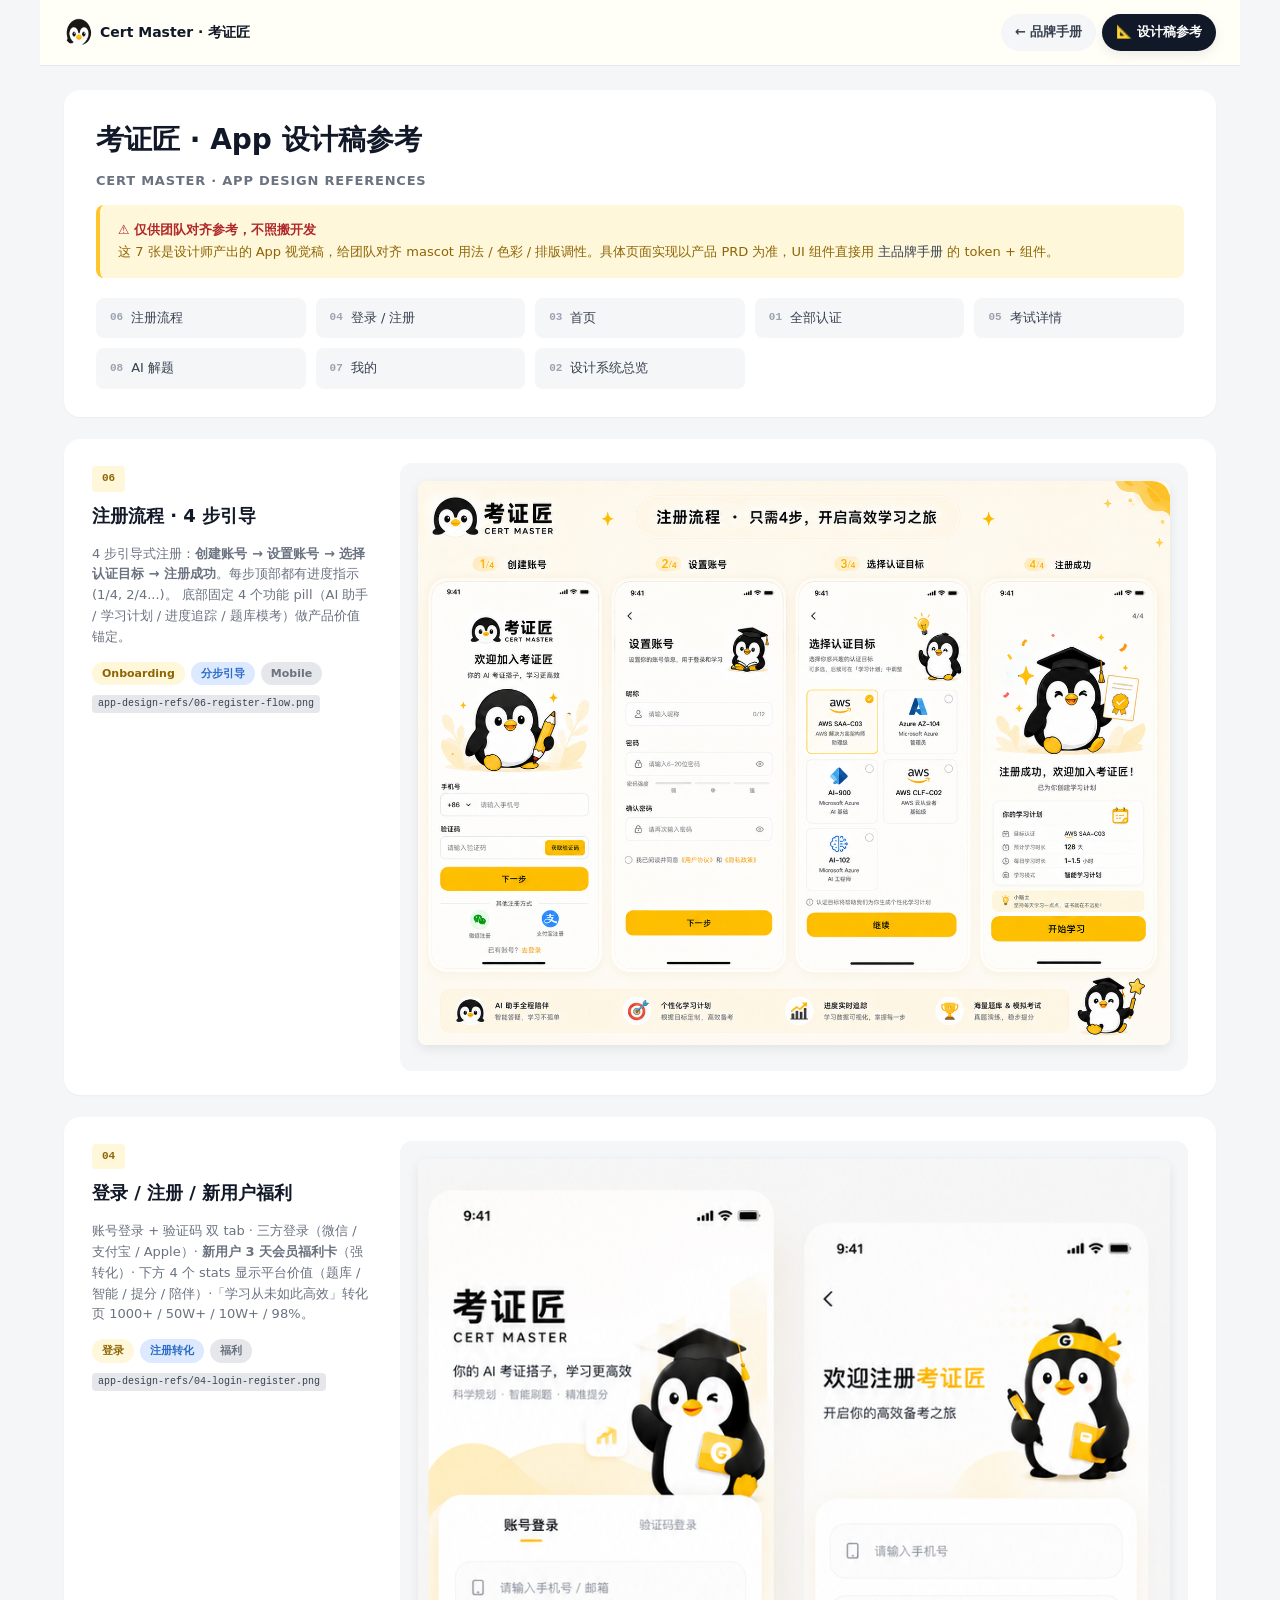
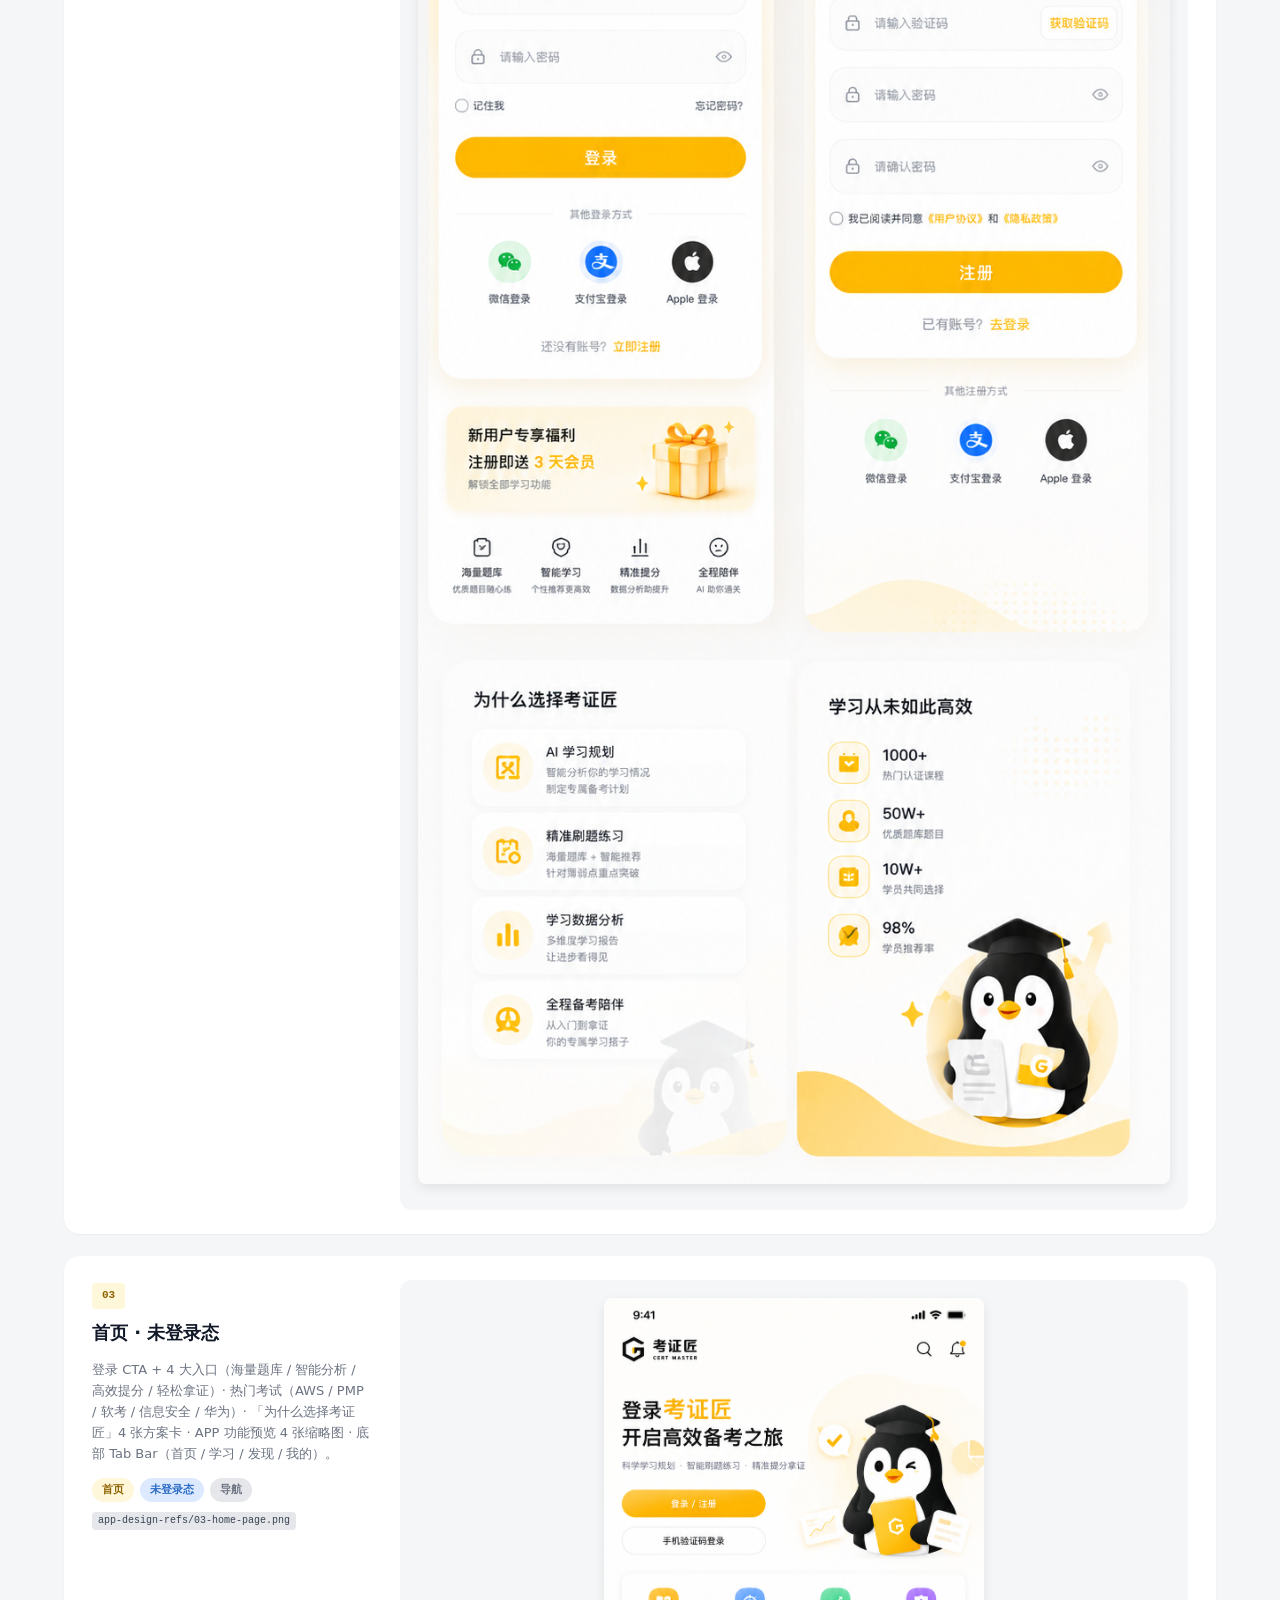
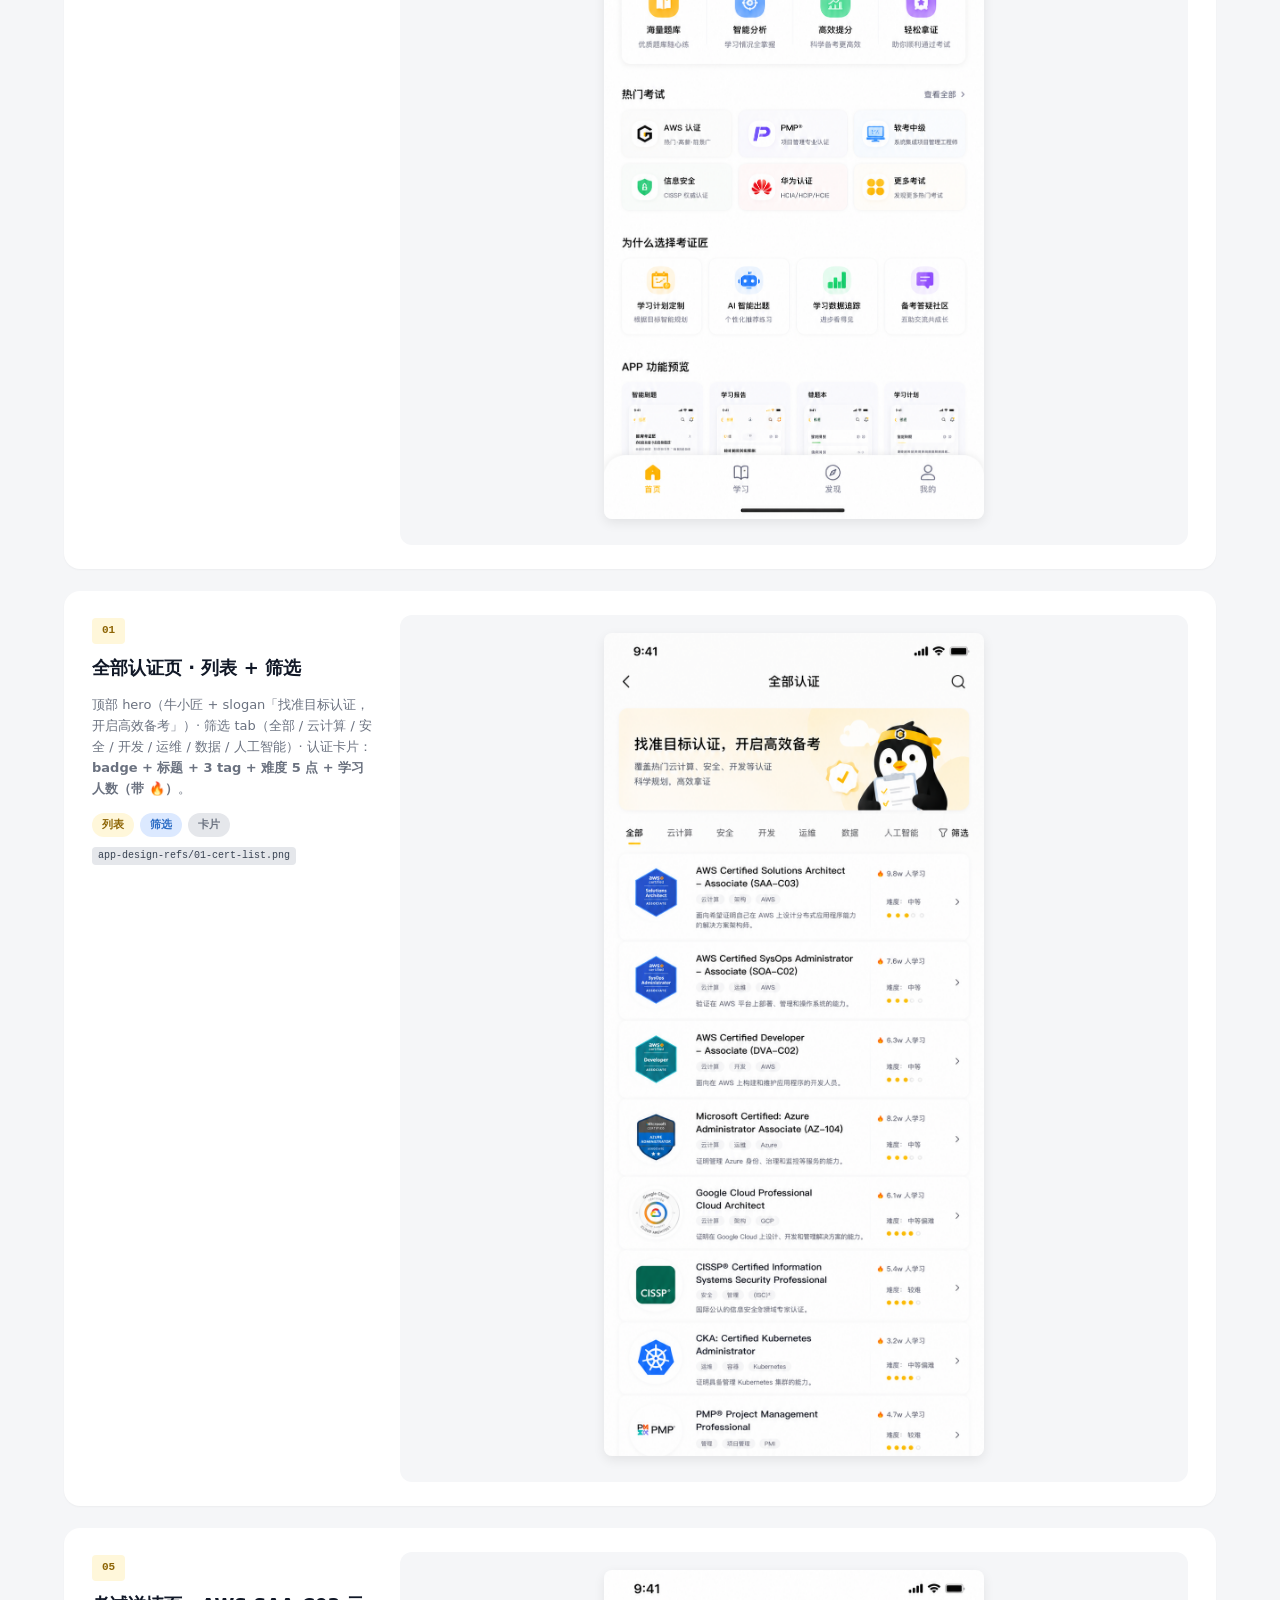
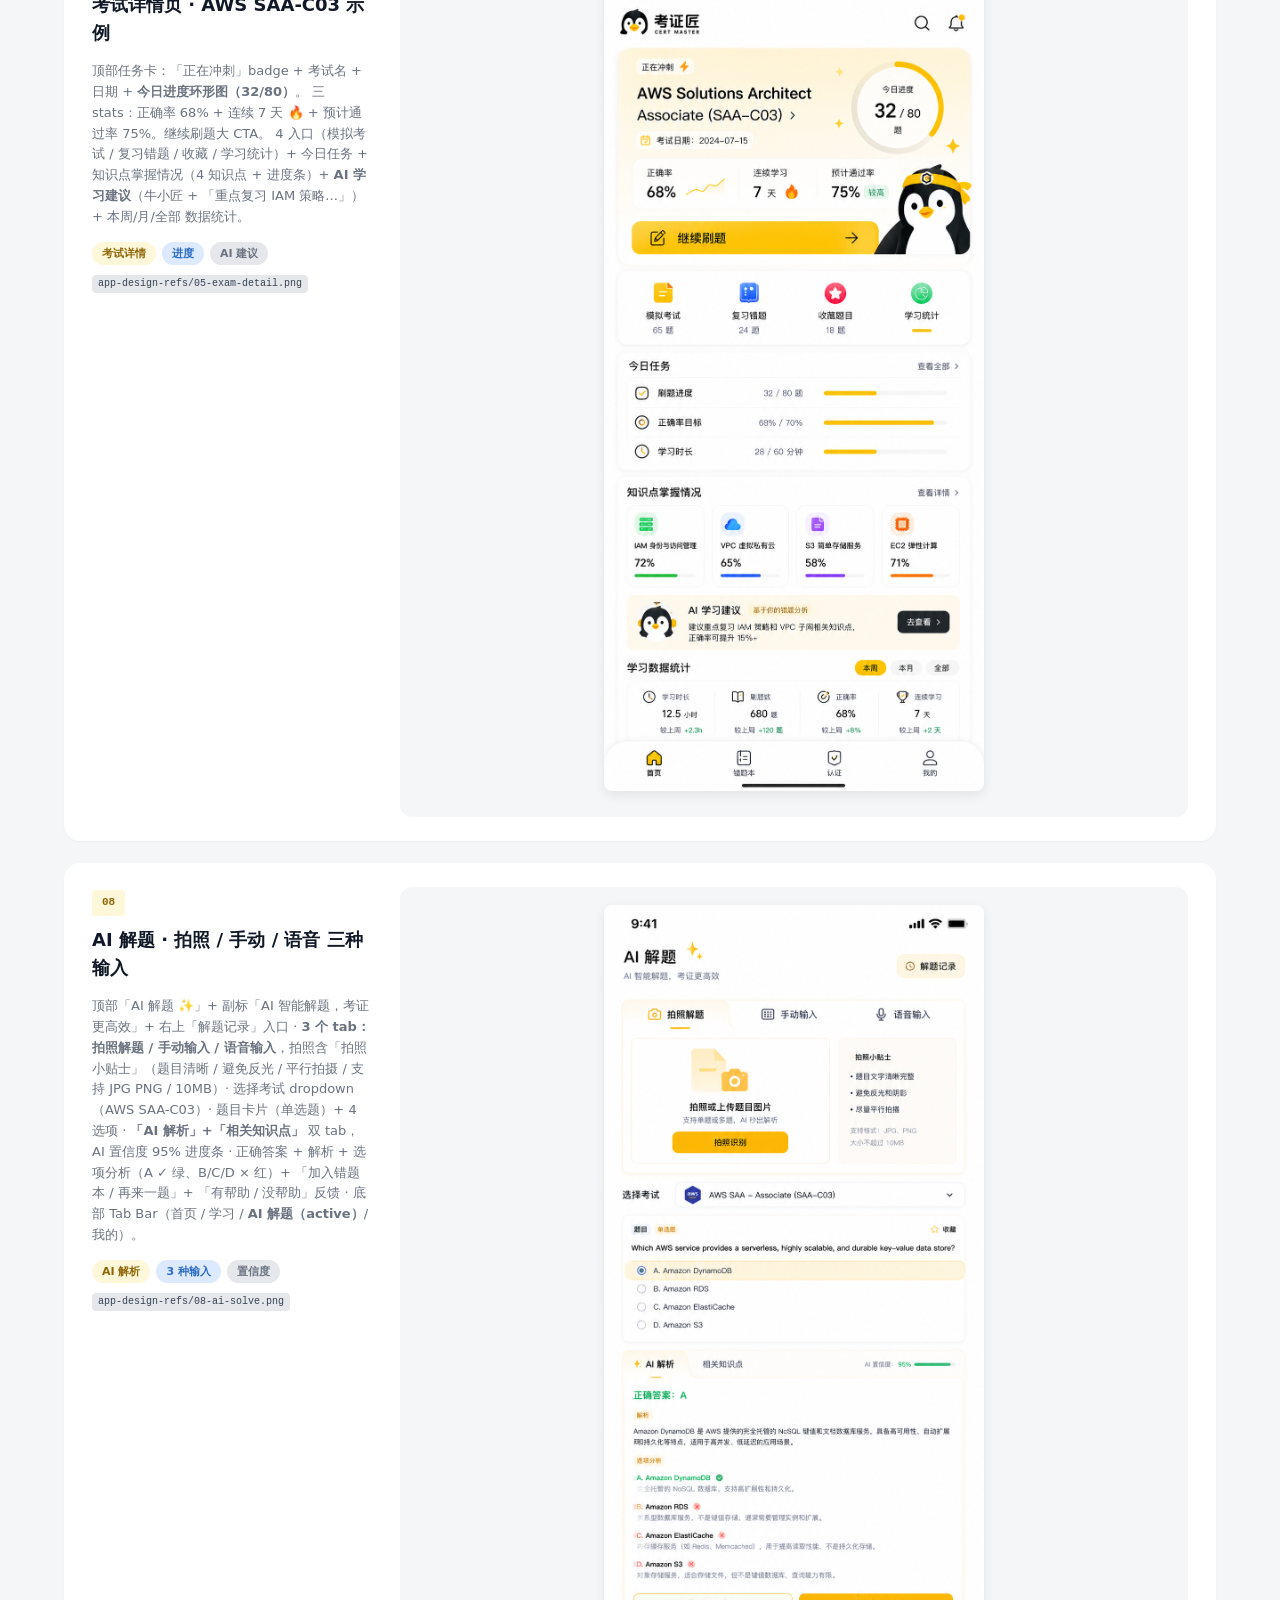
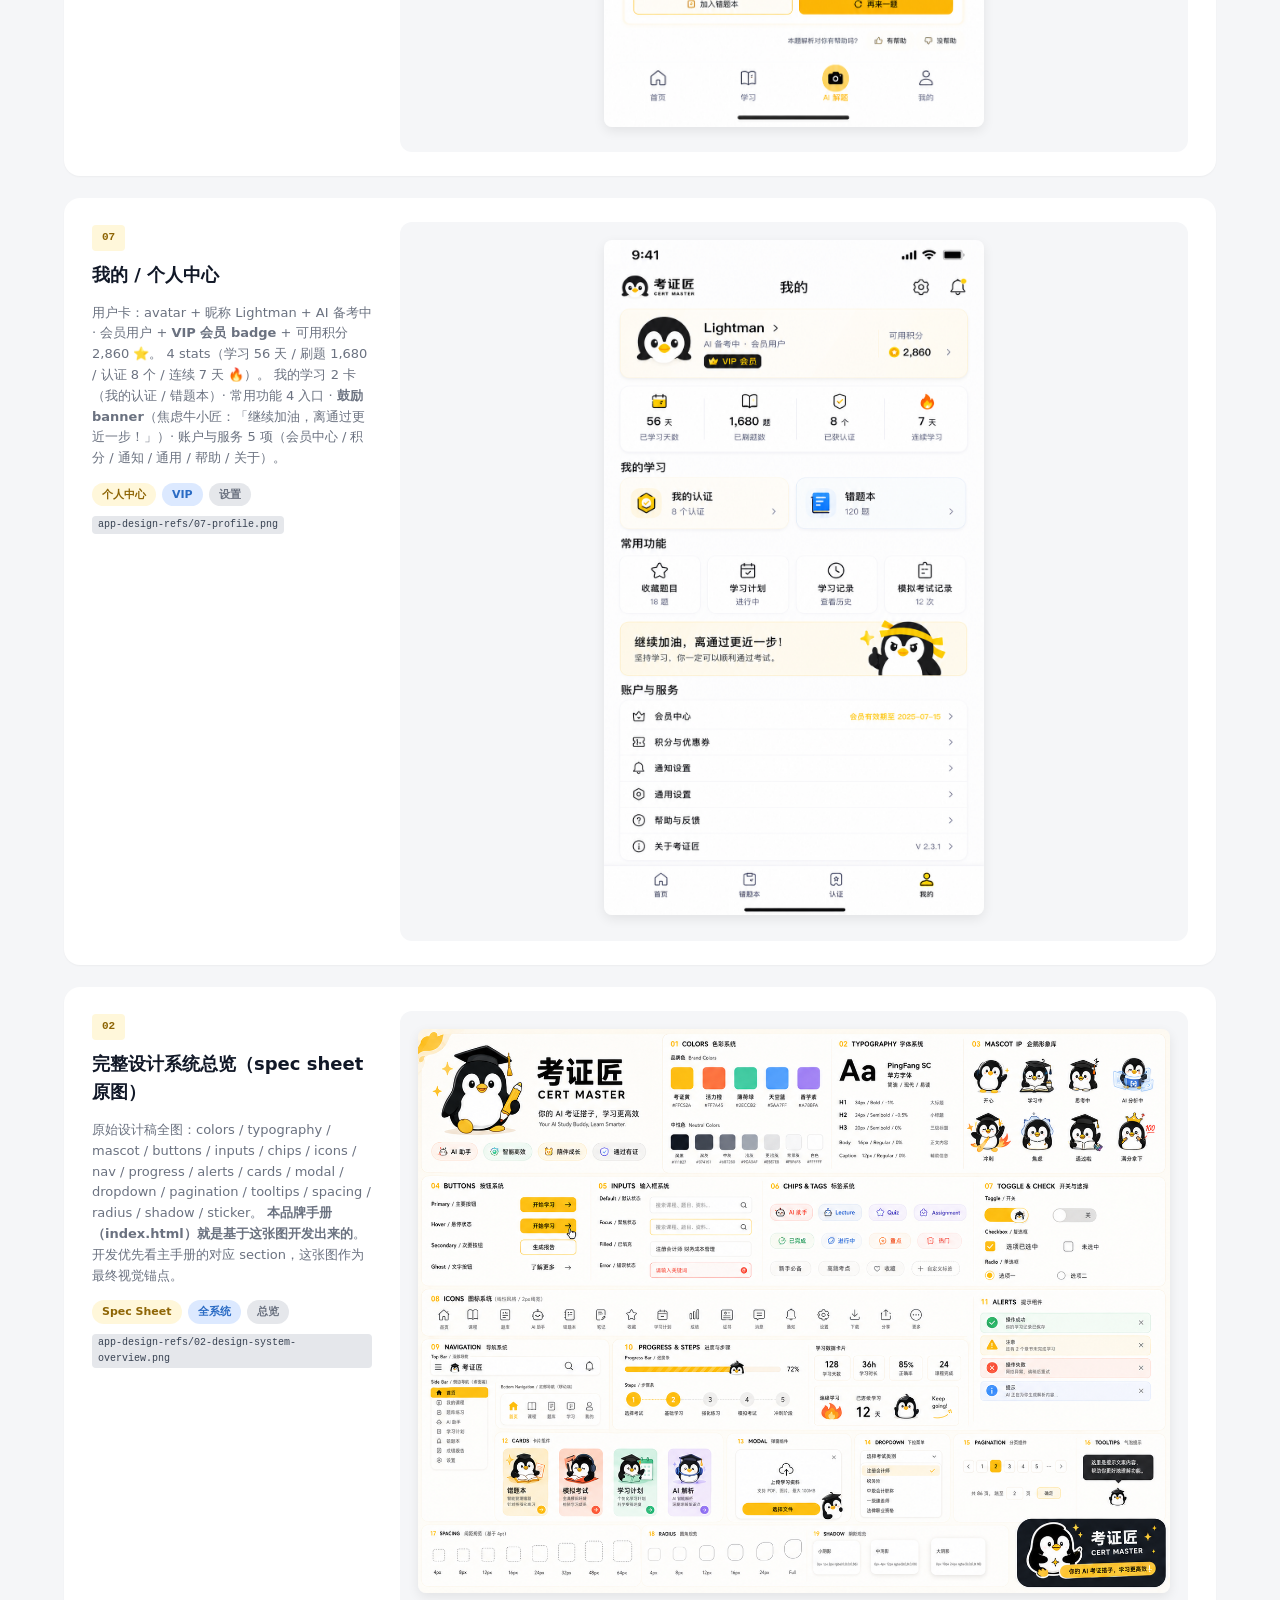
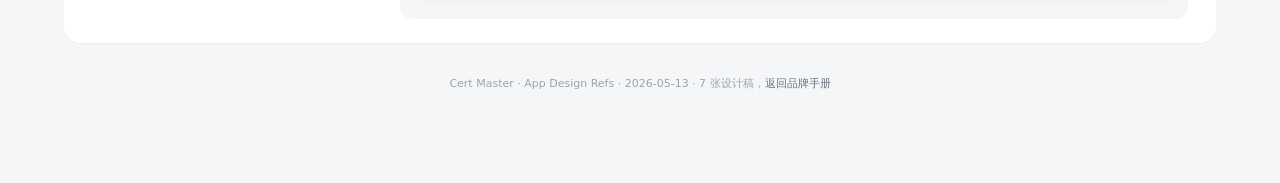
==== app-design-refs.html @ 18d5cb3f "feat(design-refs): add 8 app design refs + standalone page + sticky nav Separate the heavy design re" ====
<!doctype html>
<html lang="zh-CN">
<head>
  <meta charset="utf-8" />
  <meta name="viewport" content="width=device-width, initial-scale=1" />
  <title>Cert Master · App 设计稿参考 · 团队对齐</title>
  <meta name="description" content="考证匠 App 设计稿参考 — 仅供团队对齐 mascot / 色彩 / 排版调性，不照搬开发" />
  <link rel="stylesheet" href="tokens/tokens.css" />
  <style>
    *, *::before, *::after { box-sizing: border-box; }
    html, body { margin: 0; padding: 0; }
    body {
      font-family: var(--cm-font-sans);
      background: var(--cm-canvas);
      color: var(--cm-ink);
      line-height: var(--cm-lh-body);
      -webkit-font-smoothing: antialiased;
    }
    a { color: var(--cm-graphite); text-decoration: none; }
    code { font-family: var(--cm-font-mono); font-size: 11px; background: var(--cm-fog); padding: 1px 6px; border-radius: var(--cm-radius-xs); color: var(--cm-graphite); }

    .page { max-width: 1200px; margin: 0 auto; padding: 0 24px 80px; }

    /* —— Sticky nav 跟 index.html 同款 —— */
    .sticky-nav {
      position: sticky; top: 0; z-index: 100;
      background: rgba(255,254,247,0.92);
      backdrop-filter: blur(12px);
      -webkit-backdrop-filter: blur(12px);
      margin: 0 -24px 24px;
      padding: 14px 24px;
      border-bottom: 1px solid var(--cm-fog);
      display: flex; align-items: center; gap: 14px;
    }
    .sticky-nav .brand {
      display: flex; align-items: center; gap: 8px;
      font-weight: 700; font-size: 14px; color: var(--cm-ink);
    }
    .sticky-nav .brand img { width: 28px; height: 28px; border-radius: 50%; }
    .sticky-nav .nav-links { display: flex; gap: 6px; margin-left: auto; }
    .sticky-nav .nav-link {
      display: inline-flex; align-items: center; gap: 6px;
      padding: 8px 14px; border-radius: var(--cm-radius-full);
      font-size: 13px; font-weight: 600; text-decoration: none;
      transition: transform var(--cm-dur-base), background var(--cm-dur-base);
    }
    .sticky-nav .nav-link.current { background: var(--cm-ink); color: var(--cm-white); box-shadow: var(--cm-shadow-md); }
    .sticky-nav .nav-link.subtle { background: var(--cm-canvas); color: var(--cm-graphite); }
    .sticky-nav .nav-link.subtle:hover { background: var(--cm-fog); }
    @media (max-width: 700px) {
      .sticky-nav { gap: 8px; padding: 10px 16px; margin: 0 -16px 16px; }
      .sticky-nav .brand .label { display: none; }
      .sticky-nav .nav-link { padding: 6px 10px; font-size: 12px; }
    }

    .header {
      background: var(--cm-white);
      border-radius: var(--cm-radius-lg);
      padding: 28px 32px;
      box-shadow: var(--cm-shadow-sm);
      margin-bottom: 22px;
    }
    .header h1 { margin: 0 0 8px; font-size: 28px; font-weight: 800; color: var(--cm-ink); }
    .header .en { font-size: 13px; color: var(--cm-slate); margin: 0 0 14px; font-weight: 600; letter-spacing: 0.06em; }

    .warning {
      background: var(--cm-wash-yellow);
      border-left: 4px solid var(--cm-yellow);
      padding: 14px 18px;
      border-radius: var(--cm-radius-sm);
      font-size: 13px; color: #8E6505;
      line-height: 1.7;
    }
    .warning strong { color: #B0282A; }

    .toc {
      display: grid; grid-template-columns: repeat(auto-fill, minmax(180px, 1fr));
      gap: 10px; margin-top: 20px;
    }
    .toc a {
      padding: 10px 14px;
      background: var(--cm-canvas);
      border-radius: var(--cm-radius-sm);
      font-size: 13px; color: var(--cm-graphite);
      display: flex; align-items: center; gap: 8px;
      transition: background var(--cm-dur-base);
    }
    .toc a:hover { background: var(--cm-wash-yellow); color: var(--cm-ink); }
    .toc a .num { font-family: var(--cm-font-mono); font-weight: 700; color: var(--cm-mist); font-size: 11px; }

    .ref-card {
      background: var(--cm-white);
      border-radius: var(--cm-radius-lg);
      padding: 24px 28px;
      margin-bottom: 22px;
      box-shadow: var(--cm-shadow-sm);
      display: grid;
      grid-template-columns: 280px 1fr;
      gap: 28px;
      align-items: start;
    }
    @media (max-width: 760px) {
      .ref-card { grid-template-columns: 1fr; }
    }
    .ref-meta .num {
      display: inline-block;
      padding: 4px 10px;
      background: var(--cm-wash-yellow); color: #8E6505;
      border-radius: var(--cm-radius-xs);
      font-family: var(--cm-font-mono); font-size: 11px; font-weight: 700;
      margin-bottom: 10px;
    }
    .ref-meta h2 { margin: 0 0 10px; font-size: 18px; font-weight: 700; color: var(--cm-ink); }
    .ref-meta .desc { font-size: 13px; color: var(--cm-slate); margin-bottom: 14px; }
    .ref-meta code { font-size: 10px; }
    .ref-frame {
      background: var(--cm-canvas);
      border-radius: var(--cm-radius-md);
      padding: 18px; text-align: center;
    }
    .ref-frame img {
      max-width: 100%; height: auto;
      border-radius: var(--cm-radius-sm);
      box-shadow: var(--cm-shadow-md);
      display: inline-block;
    }
    .ref-frame.tall img { max-width: 380px; }
    .ref-frame.wide img { max-width: 100%; }

    /* tags */
    .tag-row { display: flex; flex-wrap: wrap; gap: 6px; margin-top: 12px; }
    .tag {
      font-size: 11px; padding: 3px 10px;
      border-radius: var(--cm-radius-full);
      background: var(--cm-wash-yellow); color: #8E6505;
      font-weight: 600;
    }
    .tag.blue { background: var(--cm-wash-sky); color: #2A6BC4; }
    .tag.gray { background: var(--cm-fog); color: var(--cm-slate); }
  </style>
</head>
<body>
<div class="page">

  <!-- ============ STICKY NAV ============ -->
  <nav class="sticky-nav">
    <span class="brand">
      <img src="assets/logo/avatar-icon.png" alt=""/>
      <span class="label">Cert Master · 考证匠</span>
    </span>
    <div class="nav-links">
      <a href="index.html" class="nav-link subtle">← 品牌手册</a>
      <a href="app-design-refs.html" class="nav-link current">📐 设计稿参考</a>
    </div>
  </nav>

  <div class="header" style="margin-top:8px;">
    <h1>考证匠 · App 设计稿参考</h1>
    <p class="en">CERT MASTER · APP DESIGN REFERENCES</p>
    <div class="warning">
      <strong>⚠️ 仅供团队对齐参考，不照搬开发</strong>
      <br/>这 7 张是设计师产出的 App 视觉稿，给团队对齐 mascot 用法 / 色彩 / 排版调性。具体页面实现以产品 PRD 为准，UI 组件直接用 <a href="index.html#section-04">主品牌手册</a> 的 token + 组件。
    </div>
    <div class="toc">
      <a href="#ref-06"><span class="num">06</span>注册流程</a>
      <a href="#ref-04"><span class="num">04</span>登录 / 注册</a>
      <a href="#ref-03"><span class="num">03</span>首页</a>
      <a href="#ref-01"><span class="num">01</span>全部认证</a>
      <a href="#ref-05"><span class="num">05</span>考试详情</a>
      <a href="#ref-08"><span class="num">08</span>AI 解题</a>
      <a href="#ref-07"><span class="num">07</span>我的</a>
      <a href="#ref-02"><span class="num">02</span>设计系统总览</a>
    </div>
  </div>

  <!-- 06 注册流程 -->
  <div class="ref-card" id="ref-06">
    <div class="ref-meta">
      <span class="num">06</span>
      <h2>注册流程 · 4 步引导</h2>
      <p class="desc">
        4 步引导式注册：<strong>创建账号 → 设置账号 → 选择认证目标 → 注册成功</strong>。每步顶部都有进度指示 (1/4, 2/4...)。
        底部固定 4 个功能 pill（AI 助手 / 学习计划 / 进度追踪 / 题库模考）做产品价值锚定。
      </p>
      <div class="tag-row">
        <span class="tag">Onboarding</span>
        <span class="tag blue">分步引导</span>
        <span class="tag gray">Mobile</span>
      </div>
      <code style="margin-top:10px;display:inline-block;">app-design-refs/06-register-flow.png</code>
    </div>
    <div class="ref-frame wide">
      <img src="assets/app-design-refs/06-register-flow.png" alt="注册流程"/>
    </div>
  </div>

  <!-- 04 登录 / 注册 -->
  <div class="ref-card" id="ref-04">
    <div class="ref-meta">
      <span class="num">04</span>
      <h2>登录 / 注册 / 新用户福利</h2>
      <p class="desc">
        账号登录 + 验证码 双 tab · 三方登录（微信 / 支付宝 / Apple）· <strong>新用户 3 天会员福利卡</strong>（强转化）·
        下方 4 个 stats 显示平台价值（题库 / 智能 / 提分 / 陪伴）·「学习从未如此高效」转化页 1000+ / 50W+ / 10W+ / 98%。
      </p>
      <div class="tag-row">
        <span class="tag">登录</span>
        <span class="tag blue">注册转化</span>
        <span class="tag gray">福利</span>
      </div>
      <code style="margin-top:10px;display:inline-block;">app-design-refs/04-login-register.png</code>
    </div>
    <div class="ref-frame">
      <img src="assets/app-design-refs/04-login-register.png" alt="登录注册"/>
    </div>
  </div>

  <!-- 03 首页 -->
  <div class="ref-card" id="ref-03">
    <div class="ref-meta">
      <span class="num">03</span>
      <h2>首页 · 未登录态</h2>
      <p class="desc">
        登录 CTA + 4 大入口（海量题库 / 智能分析 / 高效提分 / 轻松拿证）· 热门考试（AWS / PMP / 软考 / 信息安全 / 华为）·
        「为什么选择考证匠」4 张方案卡 · APP 功能预览 4 张缩略图 · 底部 Tab Bar（首页 / 学习 / 发现 / 我的）。
      </p>
      <div class="tag-row">
        <span class="tag">首页</span>
        <span class="tag blue">未登录态</span>
        <span class="tag gray">导航</span>
      </div>
      <code style="margin-top:10px;display:inline-block;">app-design-refs/03-home-page.png</code>
    </div>
    <div class="ref-frame tall">
      <img src="assets/app-design-refs/03-home-page.png" alt="首页"/>
    </div>
  </div>

  <!-- 01 全部认证 -->
  <div class="ref-card" id="ref-01">
    <div class="ref-meta">
      <span class="num">01</span>
      <h2>全部认证页 · 列表 + 筛选</h2>
      <p class="desc">
        顶部 hero（牛小匠 + slogan「找准目标认证，开启高效备考」）· 筛选 tab（全部 / 云计算 / 安全 / 开发 / 运维 / 数据 / 人工智能）·
        认证卡片：<strong>badge + 标题 + 3 tag + 难度 5 点 + 学习人数（带 🔥）</strong>。
      </p>
      <div class="tag-row">
        <span class="tag">列表</span>
        <span class="tag blue">筛选</span>
        <span class="tag gray">卡片</span>
      </div>
      <code style="margin-top:10px;display:inline-block;">app-design-refs/01-cert-list.png</code>
    </div>
    <div class="ref-frame tall">
      <img src="assets/app-design-refs/01-cert-list.png" alt="全部认证页"/>
    </div>
  </div>

  <!-- 05 考试详情 -->
  <div class="ref-card" id="ref-05">
    <div class="ref-meta">
      <span class="num">05</span>
      <h2>考试详情页 · AWS SAA-C03 示例</h2>
      <p class="desc">
        顶部任务卡：「正在冲刺」badge + 考试名 + 日期 + <strong>今日进度环形图（32/80）</strong>。
        三 stats：正确率 68% + 连续 7 天 🔥 + 预计通过率 75%。继续刷题大 CTA。
        4 入口（模拟考试 / 复习错题 / 收藏 / 学习统计）+ 今日任务 + 知识点掌握情况（4 知识点 + 进度条）+
        <strong>AI 学习建议</strong>（牛小匠 + 「重点复习 IAM 策略...」）+ 本周/月/全部 数据统计。
      </p>
      <div class="tag-row">
        <span class="tag">考试详情</span>
        <span class="tag blue">进度</span>
        <span class="tag gray">AI 建议</span>
      </div>
      <code style="margin-top:10px;display:inline-block;">app-design-refs/05-exam-detail.png</code>
    </div>
    <div class="ref-frame tall">
      <img src="assets/app-design-refs/05-exam-detail.png" alt="考试详情"/>
    </div>
  </div>

  <!-- 08 AI 解题 -->
  <div class="ref-card" id="ref-08">
    <div class="ref-meta">
      <span class="num">08</span>
      <h2>AI 解题 · 拍照 / 手动 / 语音 三种输入</h2>
      <p class="desc">
        顶部「AI 解题 ✨」+ 副标「AI 智能解题，考证更高效」+ 右上「解题记录」入口 ·
        <strong>3 个 tab：拍照解题 / 手动输入 / 语音输入</strong>，拍照含「拍照小贴士」（题目清晰 / 避免反光 / 平行拍摄 / 支持 JPG PNG / 10MB）·
        选择考试 dropdown（AWS SAA-C03）· 题目卡片（单选题）+ 4 选项 · <strong>「AI 解析」+「相关知识点」</strong> 双 tab，AI 置信度 95% 进度条 ·
        正确答案 + 解析 + 选项分析（A ✓ 绿、B/C/D × 红）+ 「加入错题本 / 再来一题」+ 「有帮助 / 没帮助」反馈 · 底部 Tab Bar（首页 / 学习 / <strong>AI 解题（active）</strong>/ 我的）。
      </p>
      <div class="tag-row">
        <span class="tag">AI 解析</span>
        <span class="tag blue">3 种输入</span>
        <span class="tag gray">置信度</span>
      </div>
      <code style="margin-top:10px;display:inline-block;">app-design-refs/08-ai-solve.png</code>
    </div>
    <div class="ref-frame tall">
      <img src="assets/app-design-refs/08-ai-solve.png" alt="AI 解题"/>
    </div>
  </div>

  <!-- 07 我的 -->
  <div class="ref-card" id="ref-07">
    <div class="ref-meta">
      <span class="num">07</span>
      <h2>我的 / 个人中心</h2>
      <p class="desc">
        用户卡：avatar + 昵称 Lightman + AI 备考中 · 会员用户 + <strong>VIP 会员 badge</strong> + 可用积分 2,860 ⭐。
        4 stats（学习 56 天 / 刷题 1,680 / 认证 8 个 / 连续 7 天 🔥）。
        我的学习 2 卡（我的认证 / 错题本）· 常用功能 4 入口 · <strong>鼓励 banner</strong>（焦虑牛小匠：「继续加油，离通过更近一步！」）·
        账户与服务 5 项（会员中心 / 积分 / 通知 / 通用 / 帮助 / 关于）。
      </p>
      <div class="tag-row">
        <span class="tag">个人中心</span>
        <span class="tag blue">VIP</span>
        <span class="tag gray">设置</span>
      </div>
      <code style="margin-top:10px;display:inline-block;">app-design-refs/07-profile.png</code>
    </div>
    <div class="ref-frame tall">
      <img src="assets/app-design-refs/07-profile.png" alt="我的页"/>
    </div>
  </div>

  <!-- 02 设计系统总览 -->
  <div class="ref-card" id="ref-02">
    <div class="ref-meta">
      <span class="num">02</span>
      <h2>完整设计系统总览（spec sheet 原图）</h2>
      <p class="desc">
        原始设计稿全图：colors / typography / mascot / buttons / inputs / chips / icons / nav / progress / alerts / cards / modal / dropdown / pagination / tooltips / spacing / radius / shadow / sticker。
        <strong>本品牌手册（index.html）就是基于这张图开发出来的</strong>。开发优先看主手册的对应 section，这张图作为最终视觉锚点。
      </p>
      <div class="tag-row">
        <span class="tag">Spec Sheet</span>
        <span class="tag blue">全系统</span>
        <span class="tag gray">总览</span>
      </div>
      <code style="margin-top:10px;display:inline-block;">app-design-refs/02-design-system-overview.png</code>
    </div>
    <div class="ref-frame wide">
      <img src="assets/app-design-refs/02-design-system-overview.png" alt="设计系统总览"/>
    </div>
  </div>

  <p style="text-align:center;color:var(--cm-mist);font-size:11px;margin-top:32px;">
    Cert Master · App Design Refs · 2026-05-13 · 7 张设计稿，<a href="index.html" style="color:var(--cm-slate);">返回品牌手册</a>
  </p>
</div>
</body>
</html>
---- tokens/tokens.css ----
/* =====================================================
   Cert Master / 考证匠 — Design Tokens (CSS Variables)
   Tagline: 你的 AI 考证搭子，学习更高效
   Mascot: Penguin · Grid: 4pt · Font: PingFang SC
   Source of truth: tokens.json
   ===================================================== */

:root {
  /* —— Brand Colors —— */
  --cm-yellow:  #FFC52A;   /* 考证黄 — primary CTA */
  --cm-orange:  #FF7A45;   /* 活力橙 — streak / hot */
  --cm-mint:    #2ECCB2;   /* 薄荷绿 — success */
  --cm-sky:     #5AA7FF;   /* 天空蓝 — info / AI */
  --cm-taro:    #A78BFA;   /* 香芋紫 — premium */

  /* —— Neutral —— */
  --cm-ink:      #111827;
  --cm-graphite: #374151;
  --cm-slate:    #6B7280;
  --cm-mist:     #9CA3AF;
  --cm-fog:      #E5E7EB;
  --cm-canvas:   #F5F6F8;  /* 页面默认背景 — 不要纯白 */
  --cm-white:    #FFFFFF;

  /* —— Wash (10%-ish tint, for chip/alert bg) —— */
  --cm-wash-yellow: #FFF7DA;
  --cm-wash-orange: #FFE5D9;
  --cm-wash-mint:   #DAF5EF;
  --cm-wash-sky:    #DCE9FF;
  --cm-wash-taro:   #ECE4FE;

  /* —— Semantic alias —— */
  --cm-success: var(--cm-mint);
  --cm-warning: var(--cm-yellow);
  --cm-danger:  var(--cm-orange);
  --cm-info:    var(--cm-sky);

  /* —— Radius —— */
  --cm-radius-xs:   4px;
  --cm-radius-sm:   8px;
  --cm-radius-md:   12px;
  --cm-radius-lg:   16px;
  --cm-radius-xl:   24px;
  --cm-radius-full: 9999px;

  /* —— Spacing (4pt grid) —— */
  --cm-space-1:  4px;
  --cm-space-2:  8px;
  --cm-space-3:  12px;
  --cm-space-4:  16px;
  --cm-space-6:  24px;
  --cm-space-8:  32px;
  --cm-space-12: 48px;
  --cm-space-16: 64px;

  /* —— Shadow —— */
  --cm-shadow-sm: 0px 1px 2px rgba(0,0,0,0.04);
  --cm-shadow-md: 0px 4px 12px rgba(0,0,0,0.08);
  --cm-shadow-lg: 0px 10px 24px rgba(0,0,0,0.10);
  --cm-glow-yellow: 0 8px 20px rgba(255,197,42,0.35);
  --cm-glow-mint:   0 8px 20px rgba(46,204,178,0.30);
  --cm-glow-sky:    0 8px 20px rgba(90,167,255,0.30);

  /* —— Typography —— */
  --cm-font-sans: 'PingFang SC', 'Hiragino Sans GB', 'Microsoft YaHei',
                  system-ui, -apple-system, 'Segoe UI', Roboto, sans-serif;
  --cm-font-mono: 'JetBrains Mono', 'SF Mono', 'Cascadia Code',
                  Menlo, Consolas, monospace;

  --cm-fs-h1:      34px;
  --cm-fs-h2:      24px;
  --cm-fs-h3:      20px;
  --cm-fs-body:    16px;
  --cm-fs-caption: 12px;

  --cm-fw-regular:  400;
  --cm-fw-semibold: 600;
  --cm-fw-bold:     700;

  --cm-track-tight:  -0.01em;   /* H1 -1% */
  --cm-track-snug:   -0.005em;  /* H2 -0.5% */
  --cm-track-normal: 0;

  --cm-lh-heading: 1.25;
  --cm-lh-body:    1.6;

  /* —— Motion —— */
  --cm-dur-fast: 120ms;
  --cm-dur-base: 200ms;
  --cm-dur-slow: 320ms;
  --cm-ease-standard: cubic-bezier(0.2, 0.8, 0.2, 1);
  --cm-ease-spring:   cubic-bezier(0.34, 1.56, 0.64, 1);
}

/* —— Type presets —— */
.cm-h1 { font: var(--cm-fw-bold)     var(--cm-fs-h1)/var(--cm-lh-heading) var(--cm-font-sans); letter-spacing: var(--cm-track-tight); color: var(--cm-ink); }
.cm-h2 { font: var(--cm-fw-semibold) var(--cm-fs-h2)/var(--cm-lh-heading) var(--cm-font-sans); letter-spacing: var(--cm-track-snug);  color: var(--cm-ink); }
.cm-h3 { font: var(--cm-fw-semibold) var(--cm-fs-h3)/var(--cm-lh-heading) var(--cm-font-sans); letter-spacing: var(--cm-track-normal);color: var(--cm-ink); }
.cm-body    { font: var(--cm-fw-regular) var(--cm-fs-body)/var(--cm-lh-body)    var(--cm-font-sans); color: var(--cm-graphite); }
.cm-caption { font: var(--cm-fw-regular) var(--cm-fs-caption)/var(--cm-lh-body) var(--cm-font-sans); color: var(--cm-slate); }
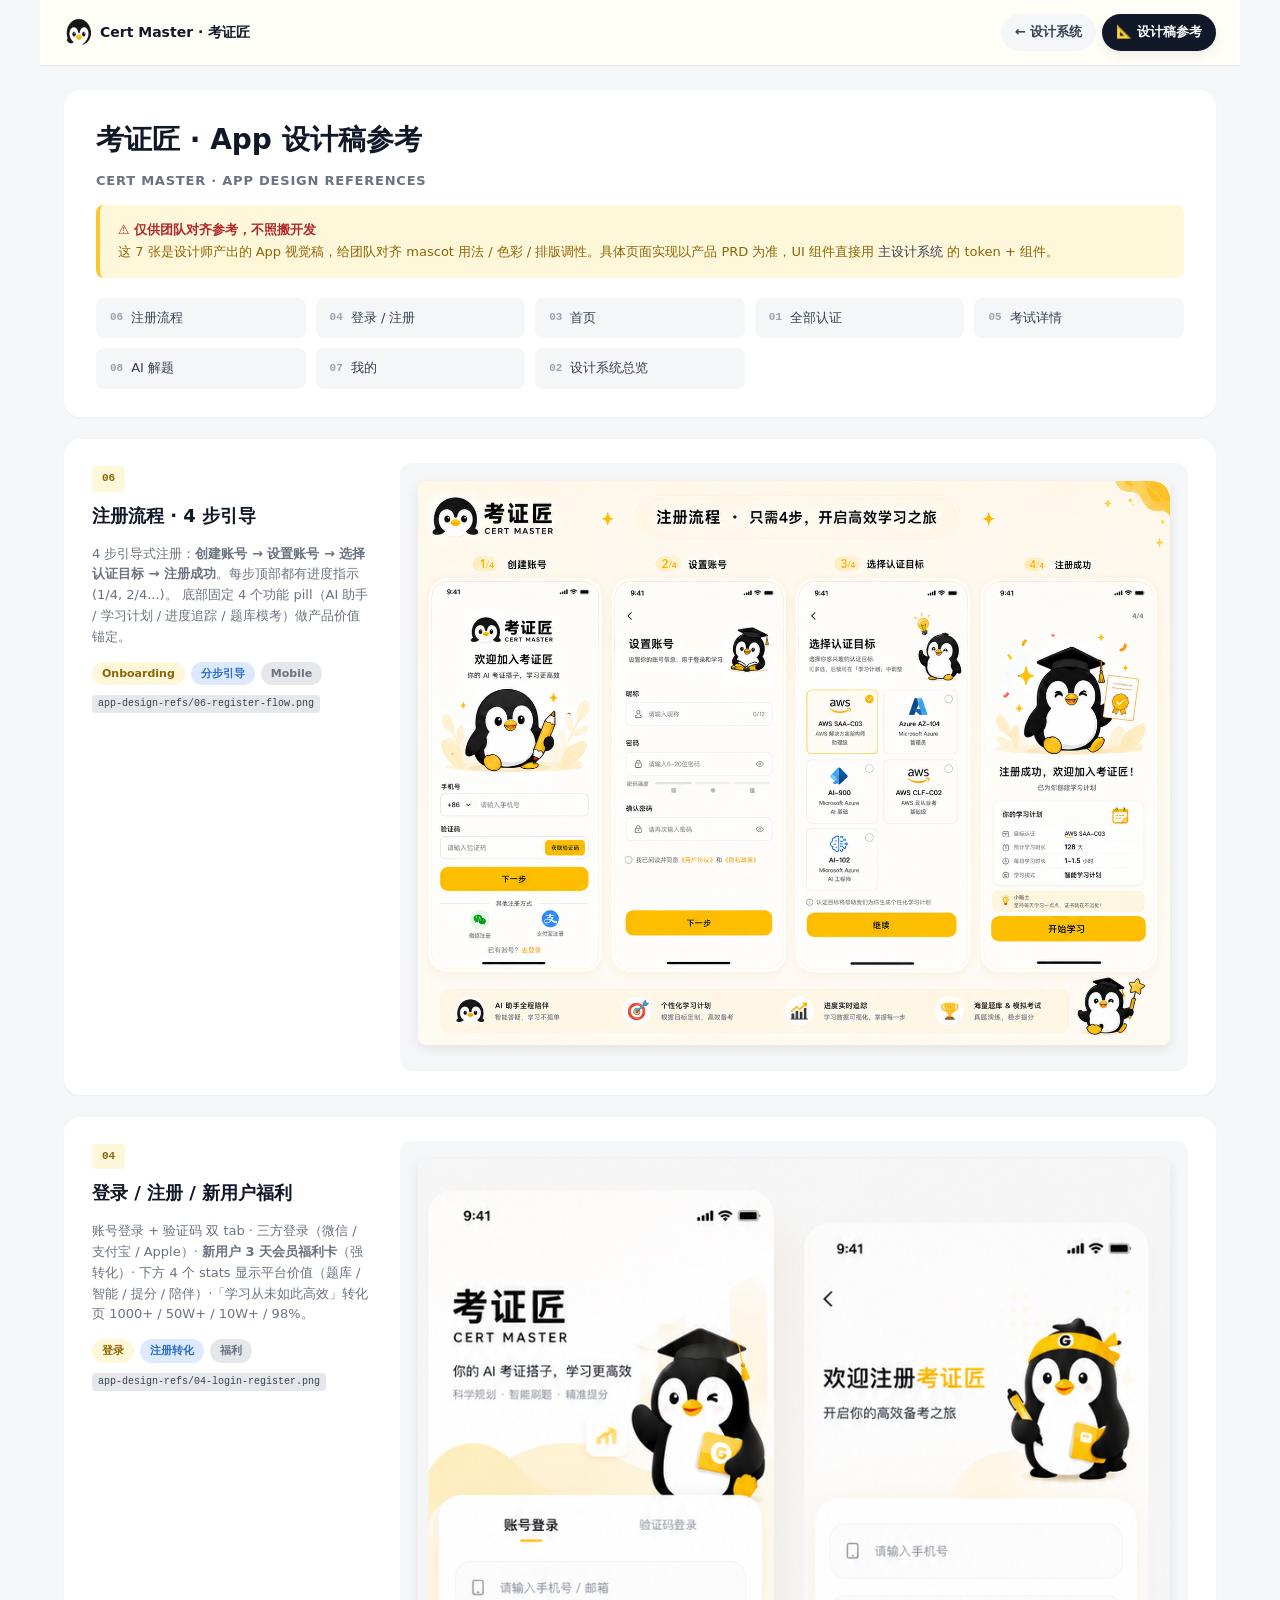
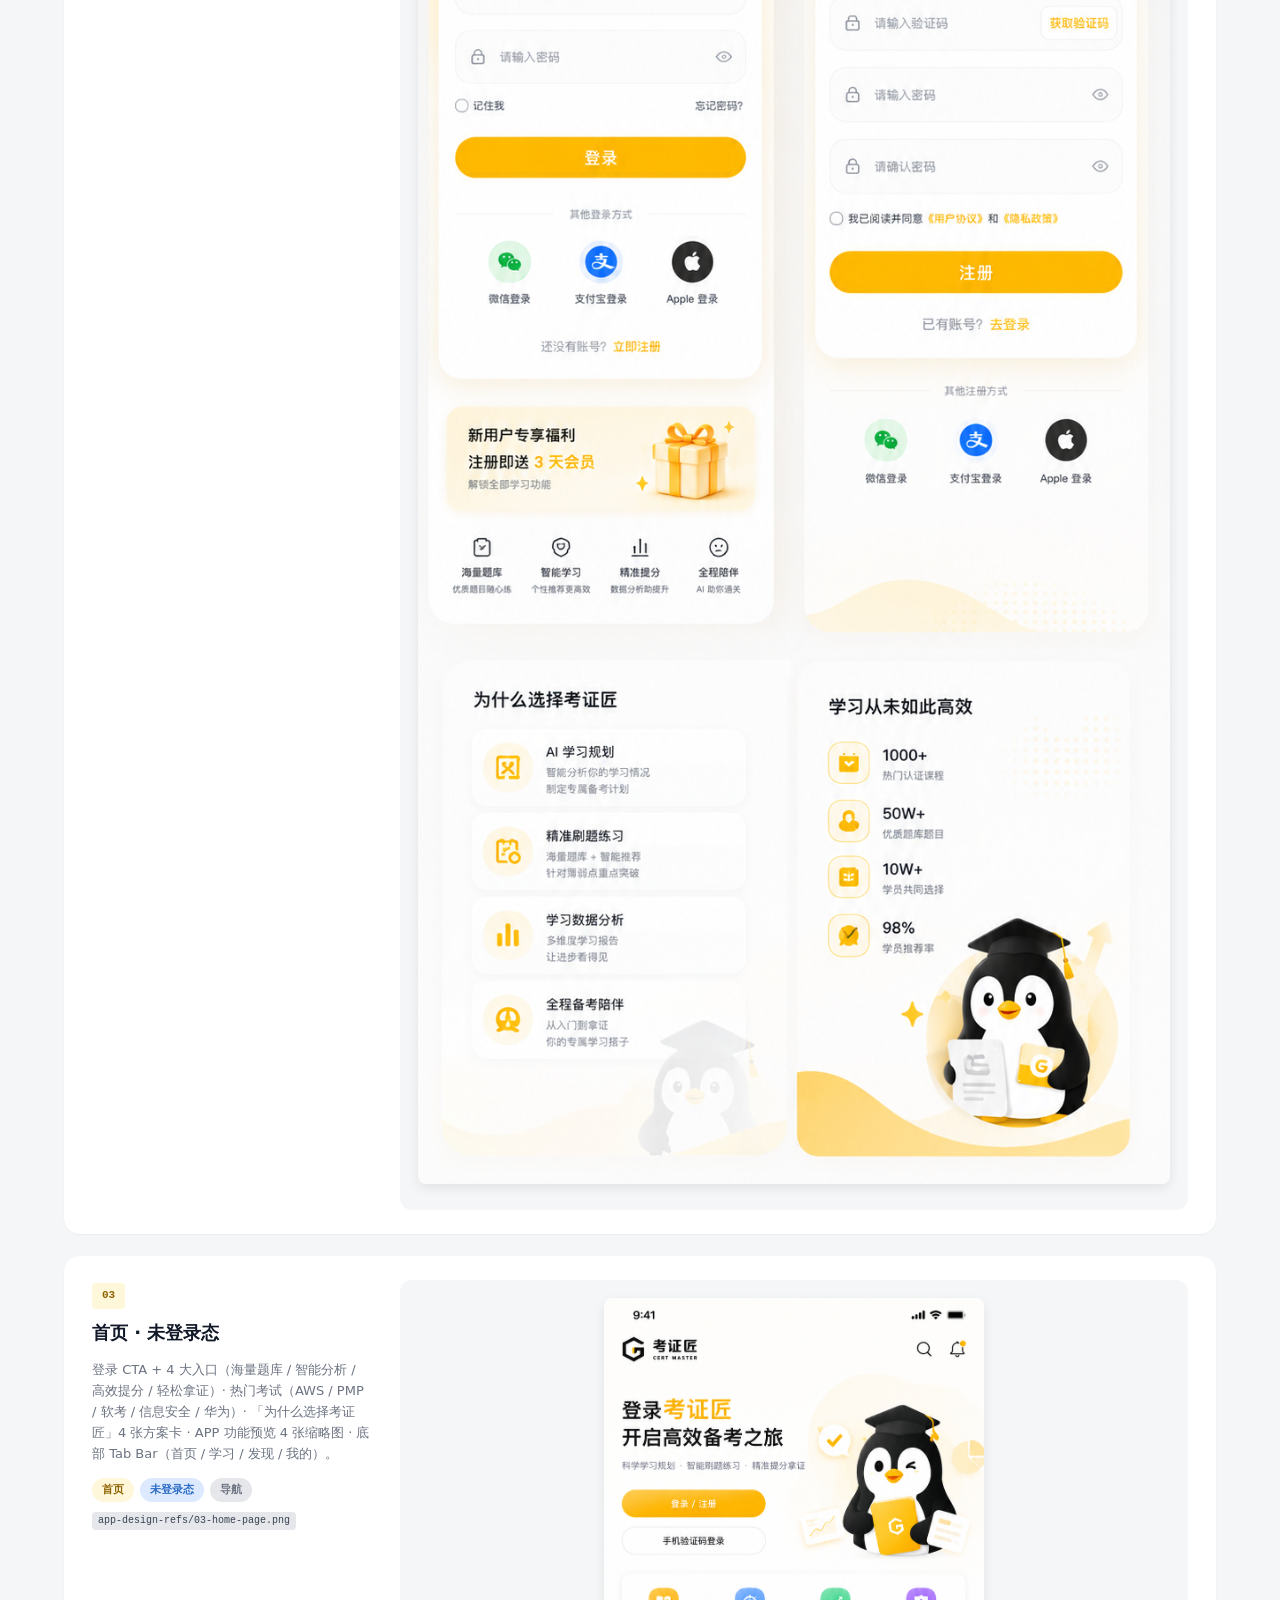
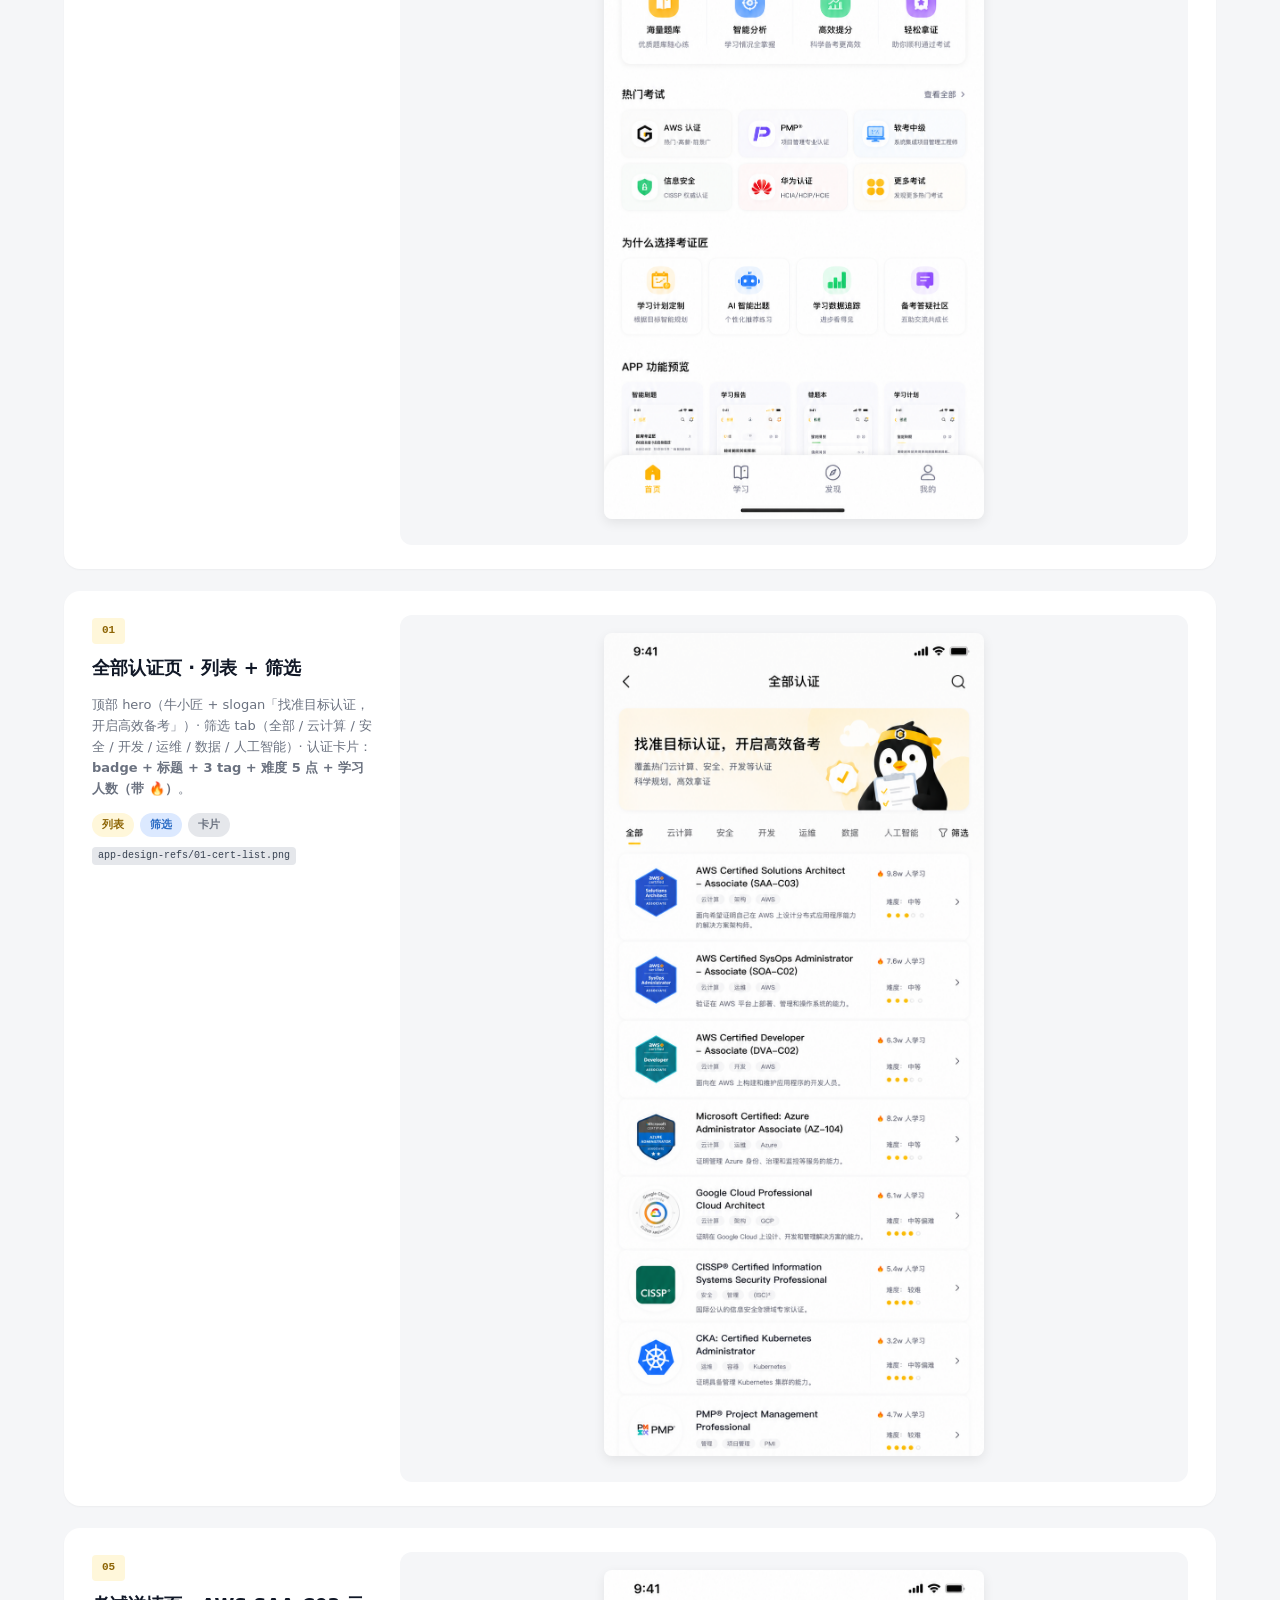
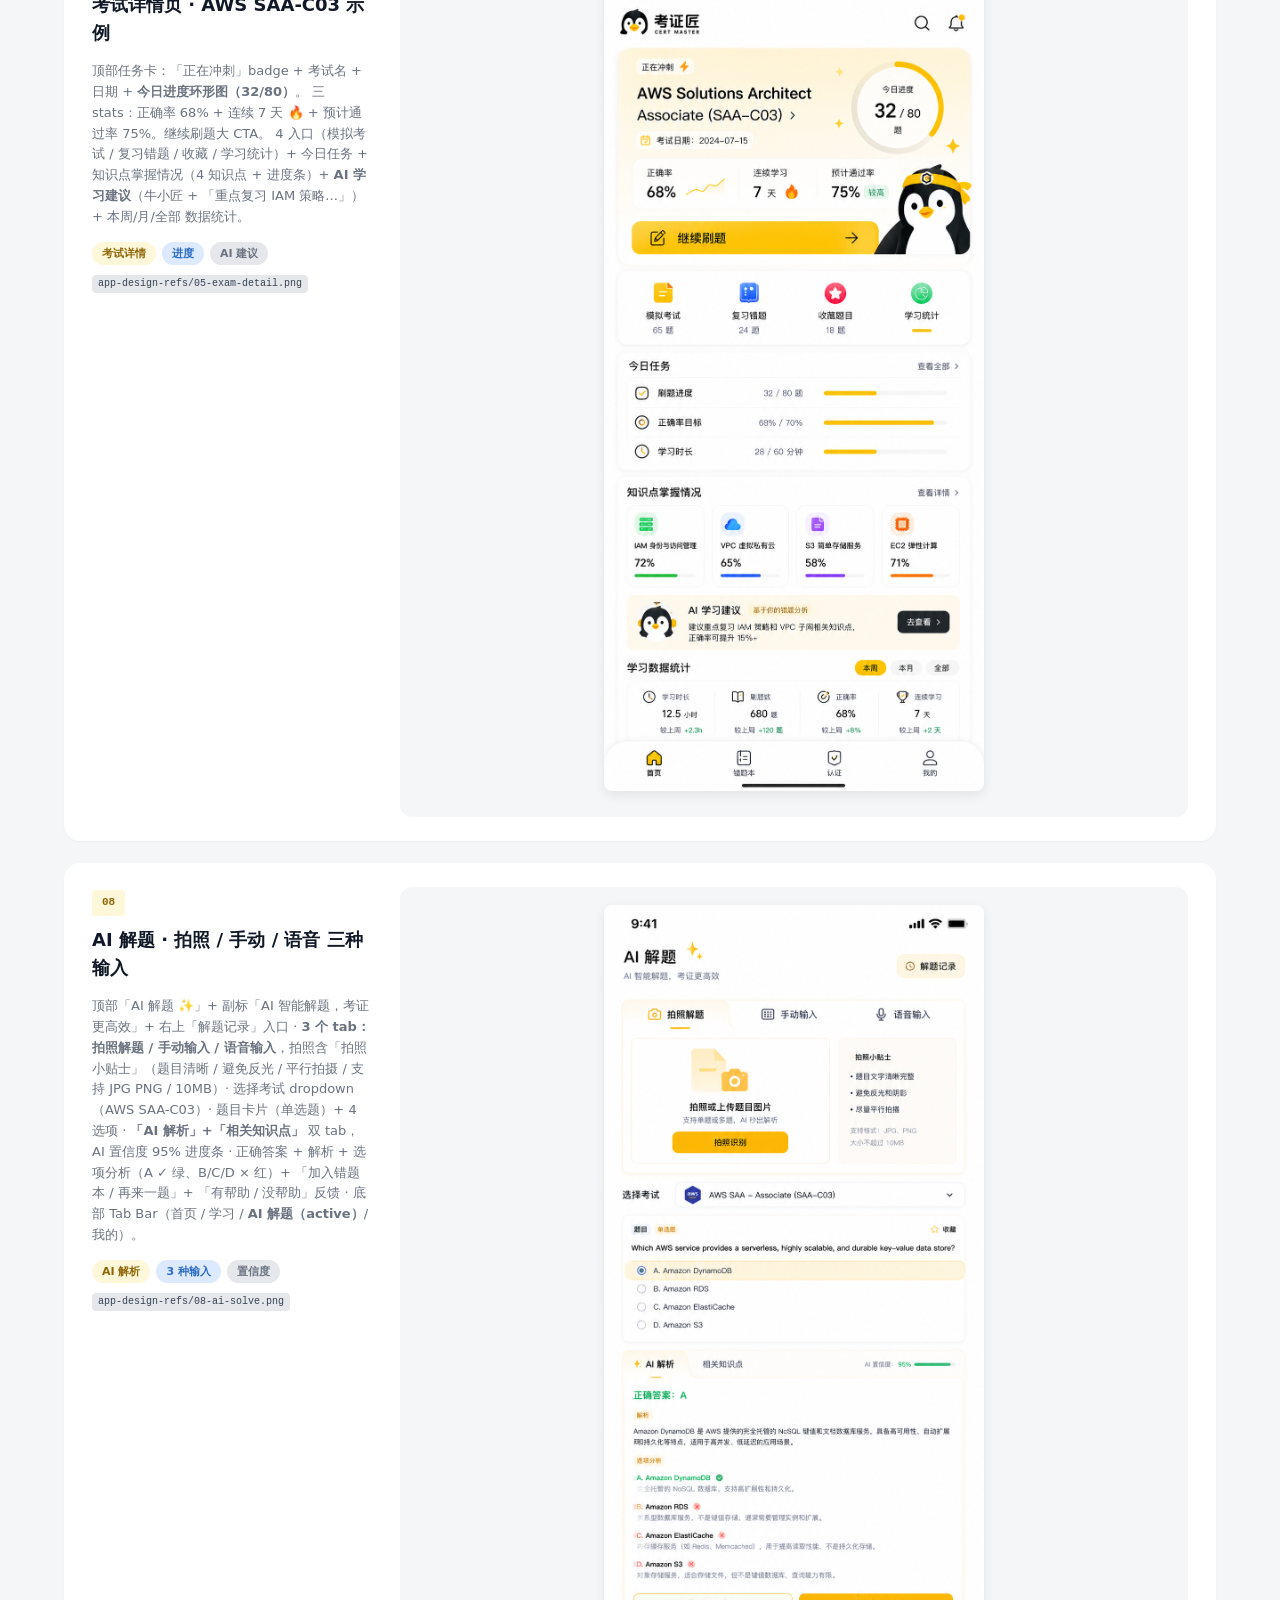
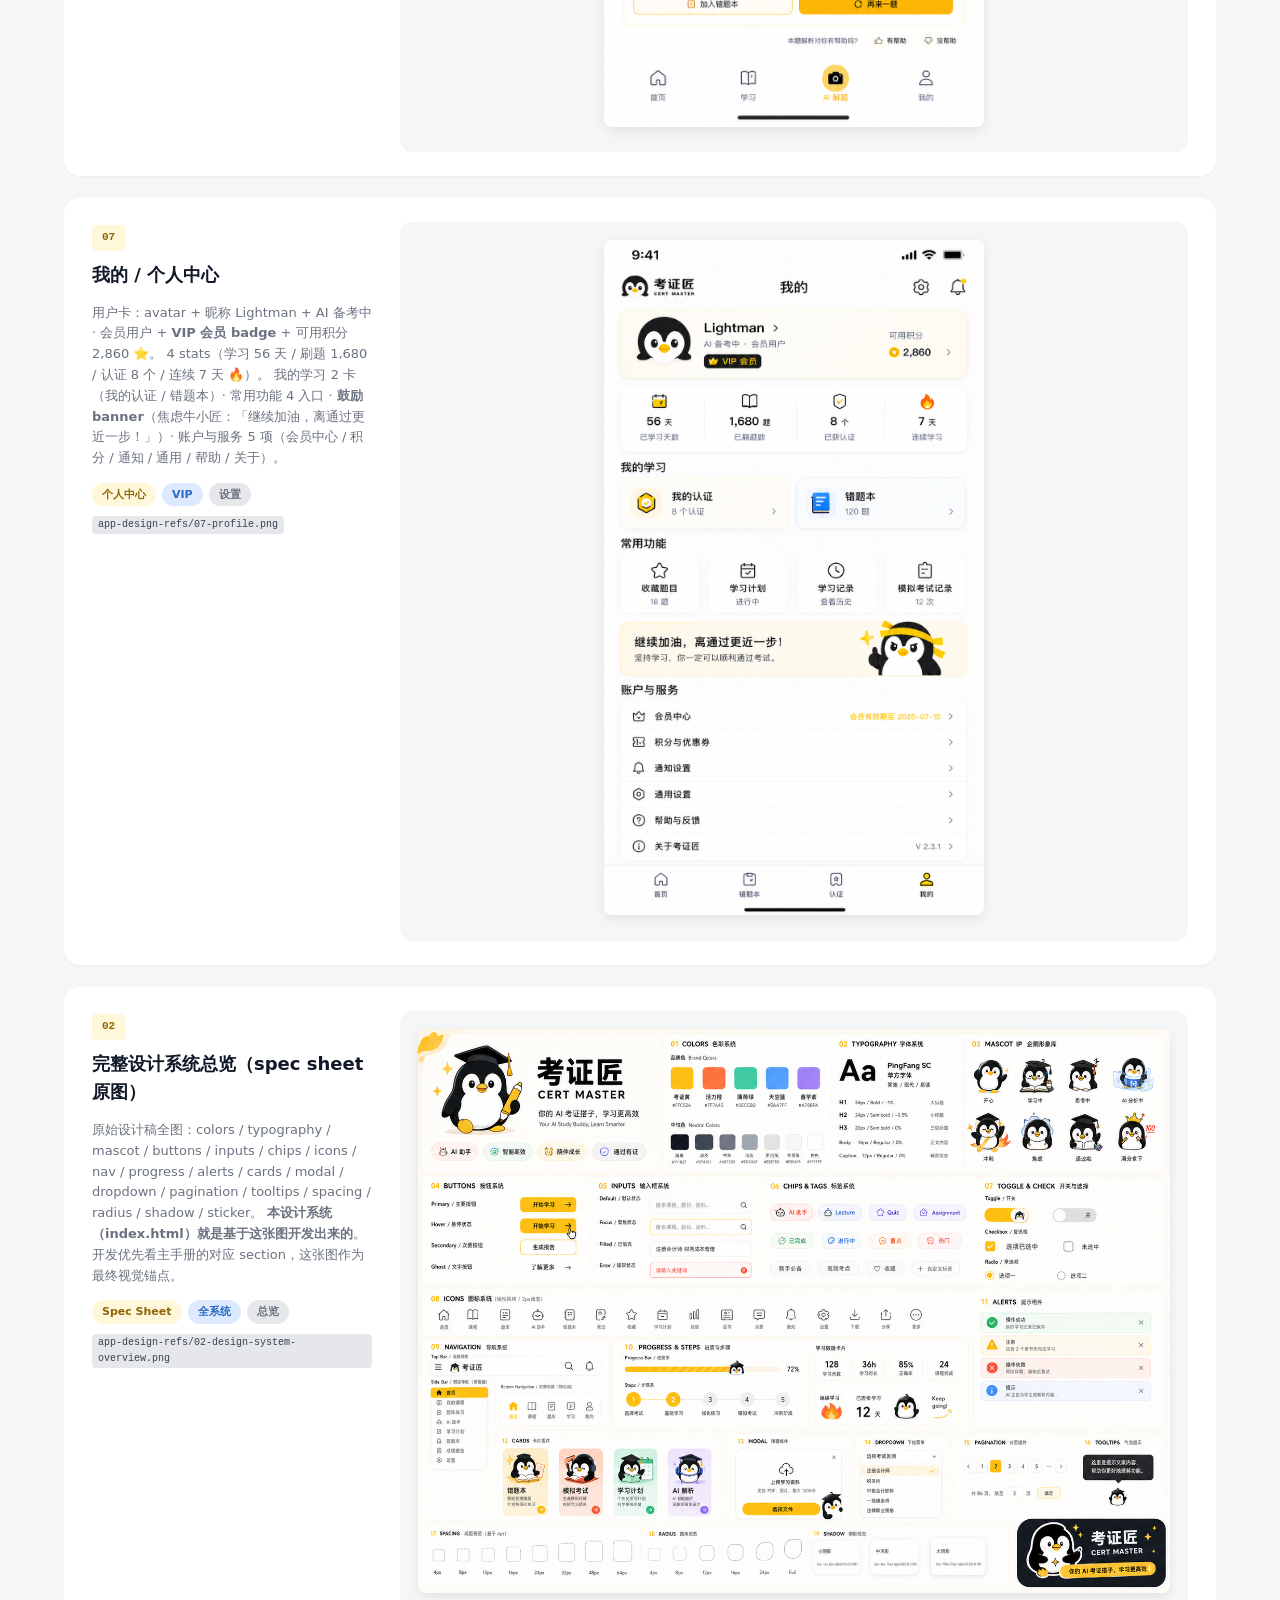
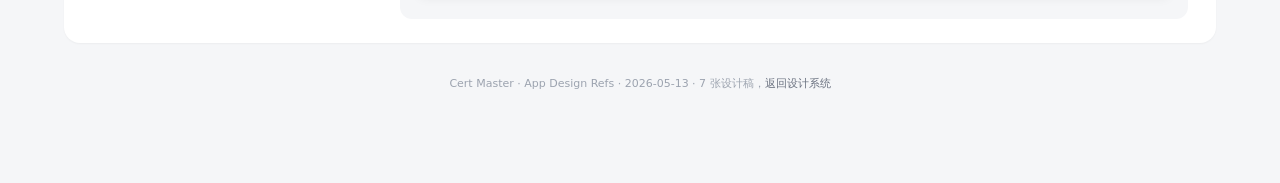
==== commit 2c4c77dd: "docs: rename 'Brand Book' → 'Design System' across repo Brand Book is the casual term; Design System" ====
--- a/app-design-refs.html
+++ b/app-design-refs.html
@@ -149,7 +149,7 @@
       <span class="label">Cert Master · 考证匠</span>
     </span>
     <div class="nav-links">
-      <a href="index.html" class="nav-link subtle">← 品牌手册</a>
+      <a href="index.html" class="nav-link subtle">← 设计系统</a>
       <a href="app-design-refs.html" class="nav-link current">📐 设计稿参考</a>
     </div>
   </nav>
@@ -159,7 +159,7 @@
     <p class="en">CERT MASTER · APP DESIGN REFERENCES</p>
     <div class="warning">
       <strong>⚠️ 仅供团队对齐参考，不照搬开发</strong>
-      <br/>这 7 张是设计师产出的 App 视觉稿，给团队对齐 mascot 用法 / 色彩 / 排版调性。具体页面实现以产品 PRD 为准，UI 组件直接用 <a href="index.html#section-04">主品牌手册</a> 的 token + 组件。
+      <br/>这 7 张是设计师产出的 App 视觉稿，给团队对齐 mascot 用法 / 色彩 / 排版调性。具体页面实现以产品 PRD 为准，UI 组件直接用 <a href="index.html#section-04">主设计系统</a> 的 token + 组件。
     </div>
     <div class="toc">
       <a href="#ref-06"><span class="num">06</span>注册流程</a>
@@ -333,7 +333,7 @@
       <h2>完整设计系统总览（spec sheet 原图）</h2>
       <p class="desc">
         原始设计稿全图：colors / typography / mascot / buttons / inputs / chips / icons / nav / progress / alerts / cards / modal / dropdown / pagination / tooltips / spacing / radius / shadow / sticker。
-        <strong>本品牌手册（index.html）就是基于这张图开发出来的</strong>。开发优先看主手册的对应 section，这张图作为最终视觉锚点。
+        <strong>本设计系统（index.html）就是基于这张图开发出来的</strong>。开发优先看主手册的对应 section，这张图作为最终视觉锚点。
       </p>
       <div class="tag-row">
         <span class="tag">Spec Sheet</span>
@@ -348,7 +348,7 @@
   </div>
 
   <p style="text-align:center;color:var(--cm-mist);font-size:11px;margin-top:32px;">
-    Cert Master · App Design Refs · 2026-05-13 · 7 张设计稿，<a href="index.html" style="color:var(--cm-slate);">返回品牌手册</a>
+    Cert Master · App Design Refs · 2026-05-13 · 7 张设计稿，<a href="index.html" style="color:var(--cm-slate);">返回设计系统</a>
   </p>
 </div>
 </body>
